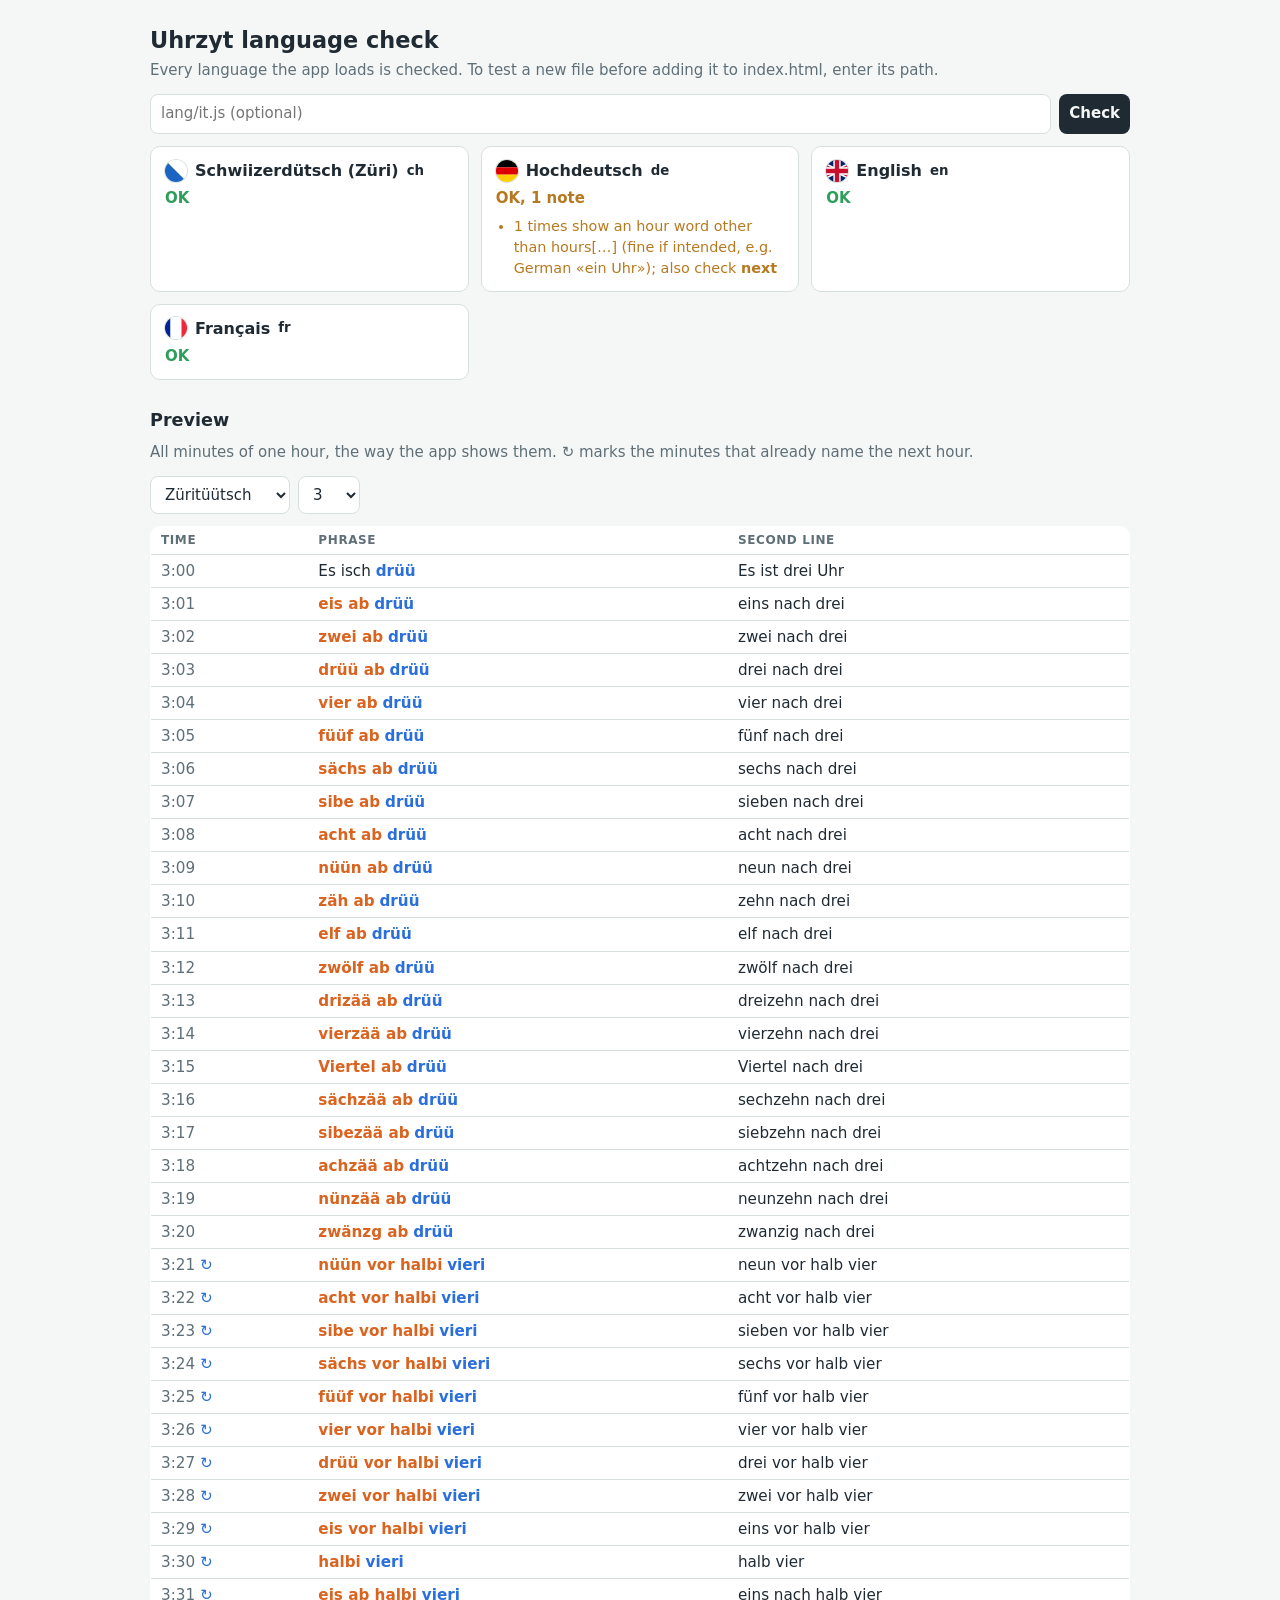
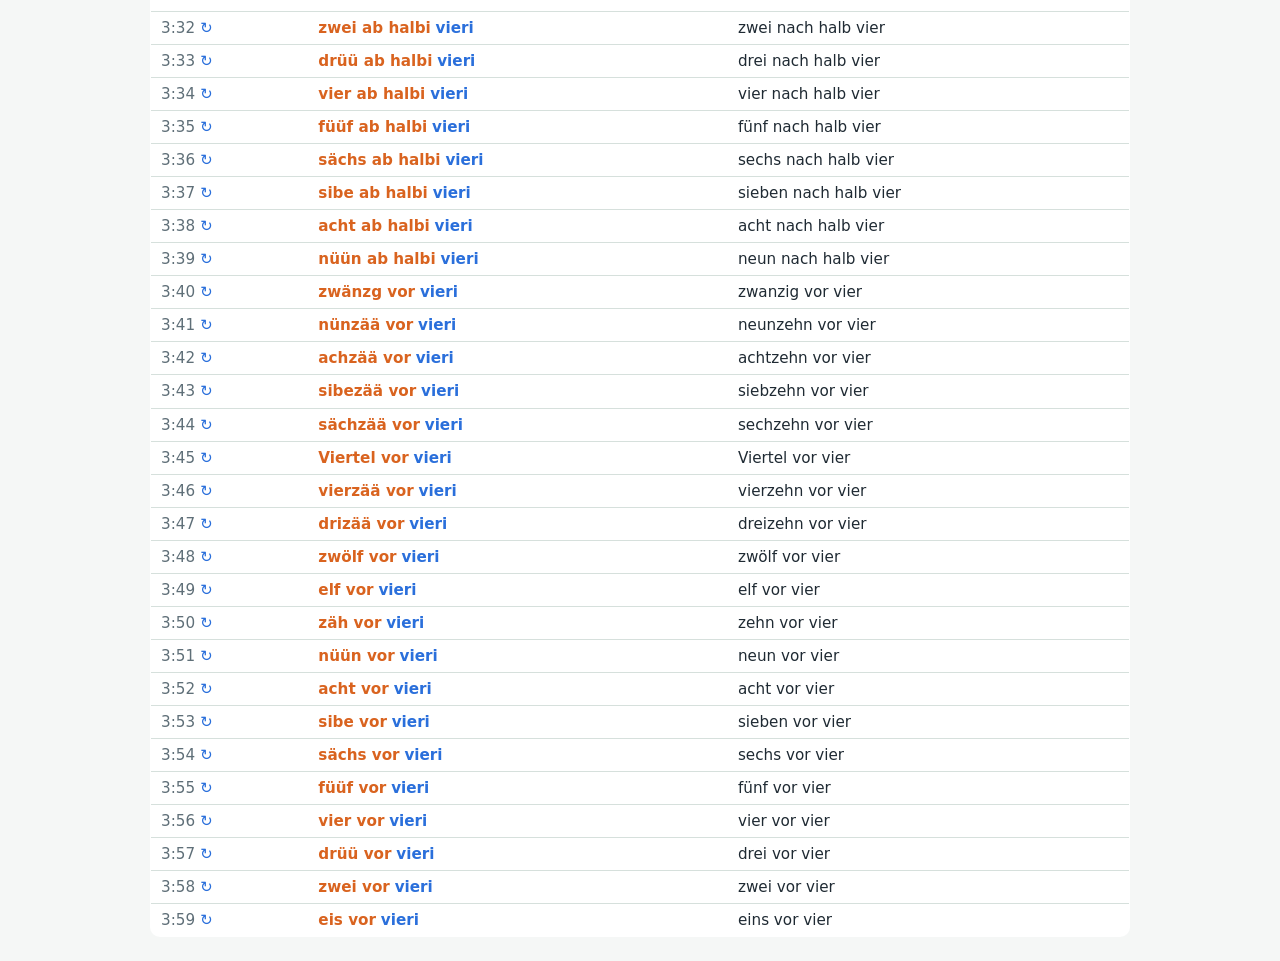
==== tools/language-check.html @ f4ee3f9a "Contributor kit for new languages - LANGUAGES.md: how to add a language or dialect, check it, send a" ====
<!doctype html>
<html lang="en">
<head>
<meta charset="utf-8">
<meta name="viewport" content="width=device-width,initial-scale=1">
<title>Uhrzyt language check</title>
<!--
  Checks every language of the app, and optionally a new language file that is not loaded by the app yet:
    tools/language-check.html?file=lang/it.js
  - required fields and their types
  - the time rules: all 720 times (12 hours × 60 minutes) must work, be distinct and mark hour and minutes
  - the texts: missing ones (they fall back to English), unknown ones, wrong types
  - a preview of all 60 minutes of one hour, to proofread
-->
<style>
:root{--bg:#f5f7f6;--paper:#fff;--ink:#1f2a33;--muted:#5f6f78;--ok:#2f9e5b;--warn:#b7791f;--bad:#d64545;--line:#d6e0dc;--hour:#2a6fdb;--minute:#d9631f;color-scheme:light}
@media (prefers-color-scheme:dark){:root{--bg:#141b20;--paper:#1d262d;--ink:#eef2f4;--muted:#9fb0b9;--ok:#4cc47e;--warn:#e6b450;--bad:#ff7070;--line:#33424c;--hour:#6aa2ff;--minute:#ff9a5c;color-scheme:dark}}
body{margin:0;background:var(--bg);color:var(--ink);font:15px/1.45 system-ui,sans-serif}
main{max-width:980px;margin:0 auto;padding:24px 16px}
h1{font-size:1.4rem;margin:0 0 4px} h2{font-size:1.1rem;margin:28px 0 8px}
p{margin:0 0 12px;color:var(--muted)}
form{display:flex;gap:8px;flex-wrap:wrap;margin:12px 0}
input,select,button{font:inherit;padding:8px 10px;border-radius:8px;border:1px solid var(--line);background:var(--paper);color:var(--ink)}
input{min-width:240px;flex:1}
button{font-weight:700;background:var(--ink);color:var(--bg);border:0;cursor:pointer}
.cards{display:grid;grid-template-columns:repeat(auto-fill,minmax(280px,1fr));gap:12px}
.card{background:var(--paper);border:1px solid var(--line);border-radius:10px;padding:12px 14px}
.card h3{margin:0 0 6px;font-size:1rem;display:flex;gap:8px;align-items:center}
.flag{width:22px;height:22px;border-radius:50%;overflow:hidden;display:inline-block;box-shadow:0 0 0 1px var(--line)} .flag svg{width:100%;height:100%;display:block}
.sum{font-weight:700} .ok{color:var(--ok)} .warn{color:var(--warn)} .bad{color:var(--bad)}
.card ul{margin:6px 0 0;padding-left:18px;font-size:.9rem}
table{width:100%;border-collapse:collapse;background:var(--paper);border:1px solid var(--line);border-radius:10px;overflow:hidden;font-size:.95rem}
th,td{text-align:left;padding:5px 10px;border-bottom:1px solid var(--line);vertical-align:top}
th{font-size:.75rem;text-transform:uppercase;letter-spacing:.05em;color:var(--muted)}
td .h{color:var(--hour);font-weight:700} td .m{color:var(--minute);font-weight:700}
td.t{font-variant-numeric:tabular-nums;color:var(--muted);white-space:nowrap}
tr.nx td.t::after{content:" ↻";color:var(--hour)}
#stage{position:absolute;left:-20000px;top:0}
</style>
</head>
<body>
<main>
  <h1>Uhrzyt language check</h1>
  <p>Every language the app loads is checked. To test a new file before adding it to index.html, enter its path.</p>
  <form id="f"><input id="file" placeholder="lang/it.js (optional)"><button>Check</button></form>
  <div class="cards" id="cards"></div>
  <h2>Preview</h2>
  <p>All minutes of one hour, the way the app shows them. ↻ marks the minutes that already name the next hour.</p>
  <form id="pf"><select id="plang"></select><select id="phour"></select></form>
  <table><thead><tr><th>Time</th><th>Phrase</th><th>Second line</th></tr></thead><tbody id="rows"></tbody></table>
</main>
<div id="stage"></div>
<script>
const $=id=>document.getElementById(id);
const strip=x=>String(x).replace(/<[^>]+>/g,"").replace(/&shy;|­/g,"");
const esc=x=>String(x).replace(/[&<>]/g,c=>({"&":"&amp;","<":"&lt;",">":"&gt;"}[c]));
let LANGS={};

/* load the app (its language files fill window.Uhrzyt.langs), plus an optional extra file */
function loadApp(extra){
  return new Promise((res,rej)=>{
    $("stage").innerHTML=""; const f=document.createElement("iframe"); f.width=400; f.height=800;
    f.onload=()=>{
      const w=f.contentWindow;
      if(!w.Uhrzyt) return rej(new Error("the app did not load"));
      if(!extra) return res(w.Uhrzyt.langs);
      const s=f.contentDocument.createElement("script"); s.src="../"+extra.replace(/^\.?\//,"");
      s.onload=()=>res(w.Uhrzyt.langs); s.onerror=()=>rej(new Error("could not load "+extra));
      f.contentDocument.head.append(s);
    };
    f.src="../index.html?langcheck="+Date.now(); $("stage").append(f);
  });
}

function check(code, L, ref){
  const err=[], warn=[], has=(k,t)=>{ const v=L[k]; const ok=t==="regexp"?Object.prototype.toString.call(v)==="[object RegExp]":t==="array"?Array.isArray(v):typeof v===t; if(!ok) err.push(`<b>${k}</b> missing or not a ${t}`); return ok; };
  ["name","flag","html","tts","read","clock"].forEach(k=>has(k,"string"));
  ["voice","voiceAny"].forEach(k=>has(k,"regexp"));
  if(has("say","function")){}
  if(typeof L.flag==="string"&&!/<svg[\s>]/.test(L.flag)) err.push("<b>flag</b> must be an &lt;svg&gt;");
  if(!(L.read in LANGS)) err.push(`<b>read</b> "${esc(L.read)}" is not a language code`);
  if(L.second!==null&&L.second!==undefined&&!(L.second in LANGS)) err.push(`<b>second</b> "${esc(L.second)}" is not a language code (or null)`);
  if(!Number.isInteger(L.next)||L.next<1||L.next>59) err.push("<b>next</b> must be a minute from 1 to 59");
  if(has("hours","array")&&(L.hours.length!==13||L.hours.some(x=>typeof x!=="string"||!x))) err.push("<b>hours</b> needs 13 names (index 0–12)");
  if(L.group&&(!L.groupFlag||!L.dialect)) err.push("a <b>group</b> also needs groupFlag and dialect");
  // the time rules
  if(typeof L.say==="function"){
    const seen=new Map(); let broken=0, noHour=0, noMin=0, hourWord=0;
    for(let h=1;h<=12;h++) for(let m=0;m<60;m++){
      let out; try{ out=L.say(h,m); }catch(e){ if(broken++<3) err.push(`say(${h},${m}) fails: ${esc(e.message)}`); continue; }
      const t=strip(out);
      if(typeof out!=="string"||!t.trim()||/undefined|NaN|null|\[object/.test(t)){ if(broken++<3) err.push(`say(${h},${m}) gives "${esc(t)}"`); continue; }
      if(!/class="h"/.test(out)) noHour++;
      if(m>0&&!/class="m"/.test(out)) noMin++;
      const H=h%12||12, N=H%12+1, hs=(out.match(/class="h">([^<]*)</)||[])[1];
      if(hs&&L.hours&&hs!==L.hours[m>=L.next?N:H]) hourWord++;
      const key=t.trim().toLowerCase(); seen.set(key,(seen.get(key)||[]).concat(`${H}:${String(m).padStart(2,"0")}`));
    }
    if(broken) err.push(`${broken} of 720 times do not work`);
    const dup=[...seen.values()].filter(v=>v.length>1);
    if(dup.length) err.push(`${dup.length} phrases are used for more than one time, e.g. ${dup.slice(0,2).map(v=>v.join(" = ")).join(", ")}`);
    if(noHour) warn.push(`${noHour} times have no hour part marked with HR(…)`);
    if(noMin) warn.push(`${noMin} times have no minute part marked with M(…)`);
    if(hourWord) warn.push(`${hourWord} times show an hour word other than hours[…] (fine if intended, e.g. German «ein Uhr»); also check <b>next</b>`);
  }
  // the texts
  if(has("texts","object")&&ref){
    const T=L.texts;
    const missing=Object.keys(ref).filter(k=>!(k in T)), unknown=Object.keys(T).filter(k=>!(k in ref));
    if(missing.length) warn.push(`${missing.length} texts missing (English is used): ${missing.map(esc).join(", ")}`);
    if(unknown.length) warn.push(`unknown texts (not used by the app): ${unknown.map(esc).join(", ")}`);
    for(const k of Object.keys(ref)) if(k in T){
      const a=typeof ref[k], b=typeof T[k];
      if(a!==b||Array.isArray(ref[k])!==Array.isArray(T[k])){ err.push(`text <b>${k}</b> should be a ${Array.isArray(ref[k])?"list":a==="function"?"function, e.g. n=>`…${n}…`":a}`); continue; }
      if(a==="function"){ try{ const r=k==="newMedal"?T[k]("🥉","5 min"):T[k](3); if(typeof r!=="string"||/undefined/.test(r)) err.push(`text <b>${k}</b>(…) gives "${esc(r)}"`);}catch(e){ err.push(`text <b>${k}</b> fails: ${esc(e.message)}`);} }
      else if(Array.isArray(ref[k])&&T[k].length!==ref[k].length) err.push(`text <b>${k}</b> needs ${ref[k].length} entries`);
      else if(a==="object"){ const miss=Object.keys(ref[k]).filter(x=>!(x in T[k])); if(miss.length) err.push(`text <b>${k}</b> is missing ${miss.join(", ")}`); }
    }
    if(T.sub!==undefined&&!L.second&&T.sub) warn.push("<b>sub</b> is set but there is no <b>second</b> language");
    if(L.second&&!T.sub) warn.push("<b>second</b> is set; <b>sub</b> could name it (e.g. \"Züritüütsch: \")");
  }
  return {err,warn};
}

function card(code,L,r){
  const c=document.createElement("div"); c.className="card";
  const state=r.err.length?["bad",`${r.err.length} error${r.err.length>1?"s":""}`]:r.warn.length?["warn",`OK, ${r.warn.length} note${r.warn.length>1?"s":""}`]:["ok","OK"];
  c.innerHTML=`<h3><span class="flag">${L.flag||""}</span>${esc(strip(L.group?`${L.group} (${L.dialect})`:L.name||code))} <small>${esc(code)}</small></h3>
    <div class="sum ${state[0]}">${state[1]}</div>
    ${r.err.length||r.warn.length?`<ul>${r.err.map(x=>`<li class="bad">${x}</li>`).join("")}${r.warn.map(x=>`<li class="warn">${x}</li>`).join("")}</ul>`:""}`;
  return c;
}

function preview(){
  const L=LANGS[$("plang").value], H=+$("phour").value; if(!L) return;
  const S=L.second&&LANGS[L.second];
  $("rows").innerHTML=Array.from({length:60},(_,m)=>{
    let p,s=""; try{ p=L.say(H,m); }catch(e){ p=`<span class="bad">${esc(e.message)}</span>`; }
    try{ if(S) s=strip(S.say(H,m)); }catch(e){}
    return `<tr class="${m>=L.next?"nx":""}"><td class="t">${H}:${String(m).padStart(2,"0")}</td><td>${p}</td><td>${esc(s)}</td></tr>`;
  }).join("");
}

async function run(){
  $("cards").innerHTML="<p>Loading…</p>";
  const extra=$("file").value.trim();
  try{ LANGS=await loadApp(extra); }catch(e){ $("cards").innerHTML=`<p class="bad">${esc(e.message)}</p>`; return; }
  const ref=(LANGS.en||{}).texts;
  $("cards").innerHTML="";
  for(const [k,L] of Object.entries(LANGS)) $("cards").append(card(k,L,check(k,L,ref)));
  const keep=$("plang").value;
  $("plang").innerHTML=Object.entries(LANGS).map(([k,L])=>`<option value="${esc(k)}">${esc(strip(L.name||k))}</option>`).join("");
  $("plang").value=keep in LANGS?keep:(extra&&Object.keys(LANGS).pop())||Object.keys(LANGS)[0];
  preview();
}
$("phour").innerHTML=Array.from({length:12},(_,i)=>`<option ${i+1===3?"selected":""}>${i+1}</option>`).join("");
$("plang").onchange=$("phour").onchange=preview;
$("f").onsubmit=e=>{ e.preventDefault(); run(); };
$("file").value=new URLSearchParams(location.search).get("file")||"";
run();
</script>
</body>
</html>
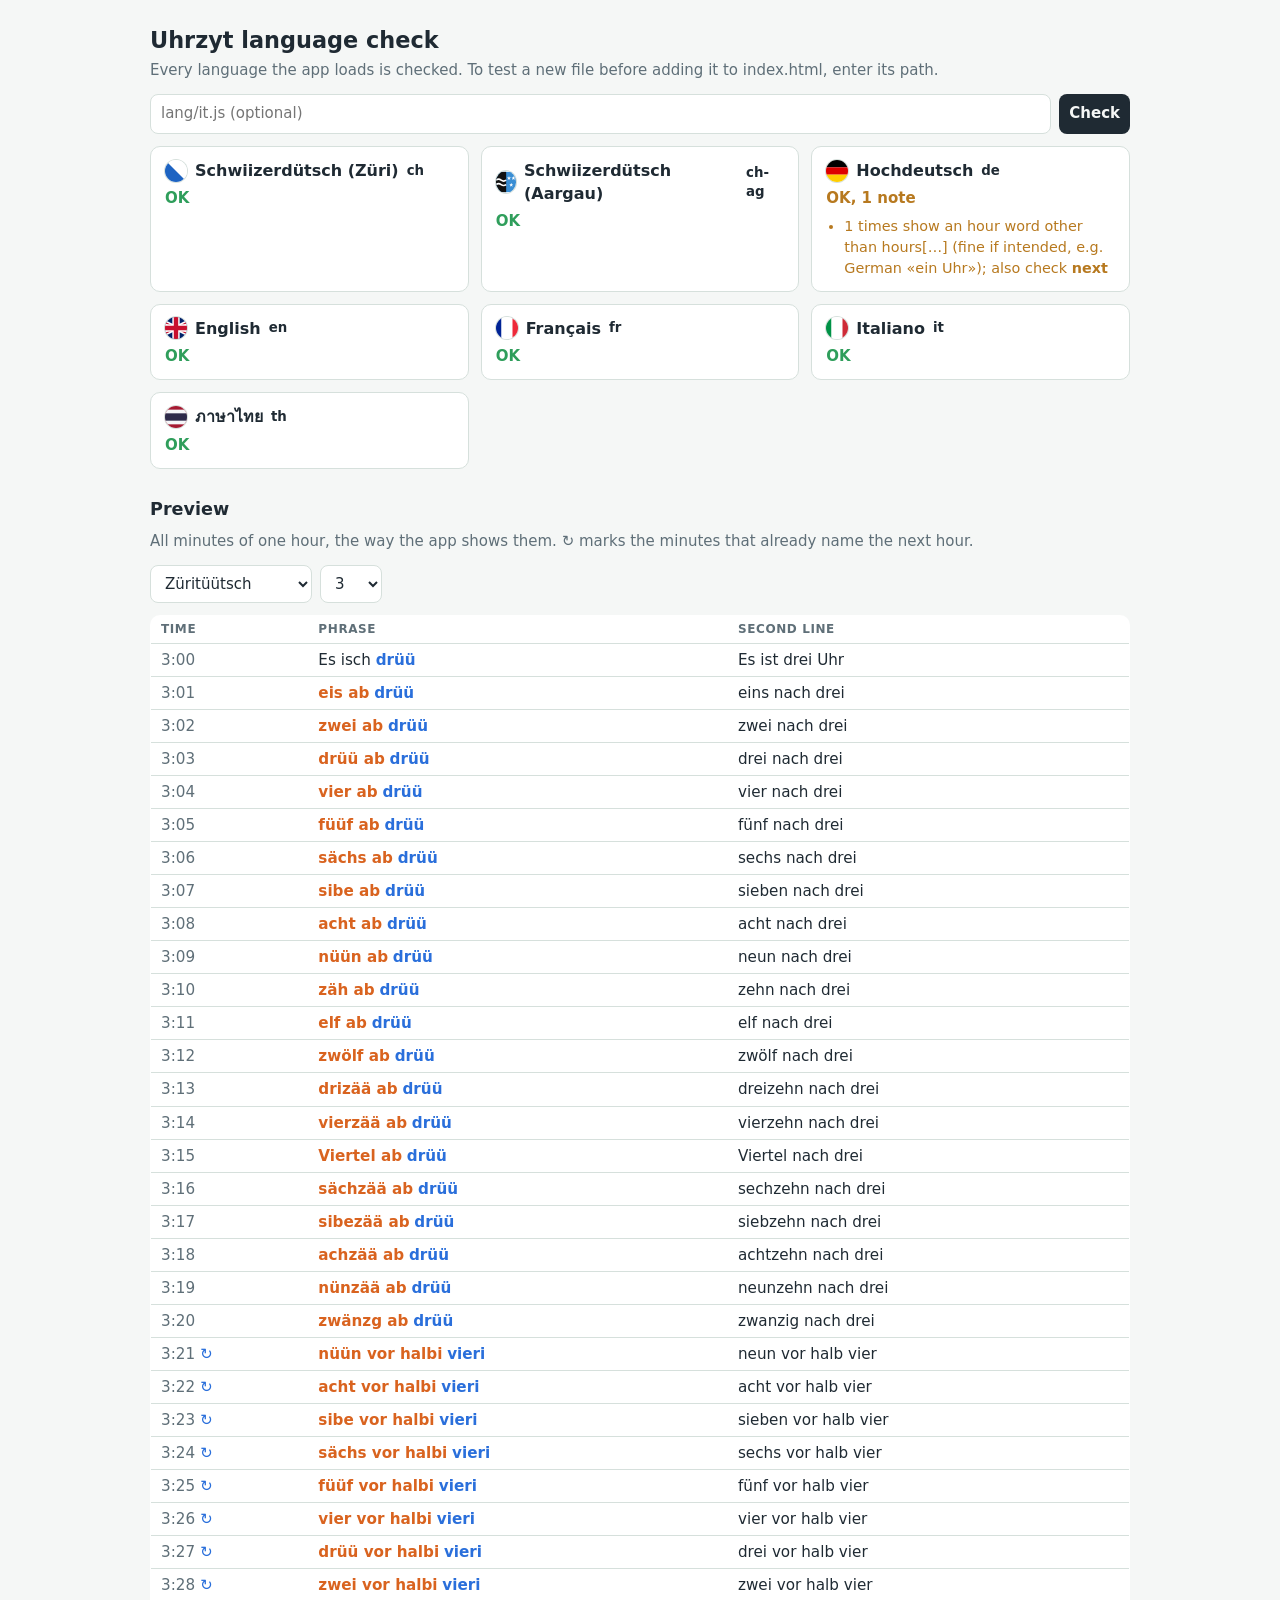
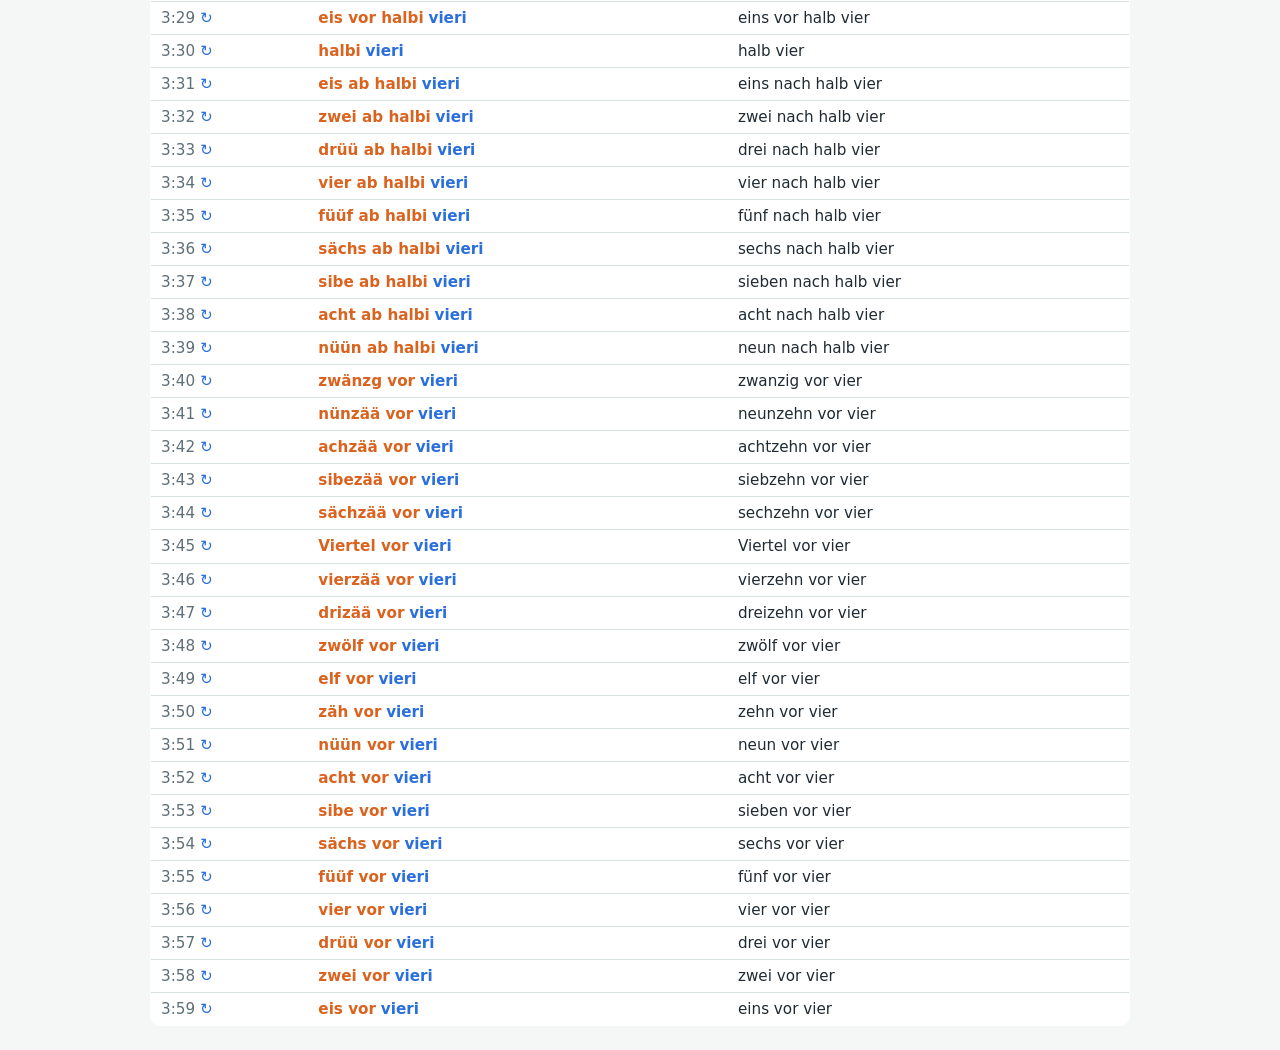
==== commit ab21415b: "Aargauer Dütsch, Italiano and Thai - Aargauerdütsch as second Swiss German dialect (Aargau arms; drü" ====
--- a/tools/language-check.html
+++ b/tools/language-check.html
@@ -80,7 +80,7 @@
   if(typeof L.flag==="string"&&!/<svg[\s>]/.test(L.flag)) err.push("<b>flag</b> must be an &lt;svg&gt;");
   if(!(L.read in LANGS)) err.push(`<b>read</b> "${esc(L.read)}" is not a language code`);
   if(L.second!==null&&L.second!==undefined&&!(L.second in LANGS)) err.push(`<b>second</b> "${esc(L.second)}" is not a language code (or null)`);
-  if(!Number.isInteger(L.next)||L.next<1||L.next>59) err.push("<b>next</b> must be a minute from 1 to 59");
+  if(!Number.isInteger(L.next)||L.next<1||L.next>60) err.push("<b>next</b> must be a minute from 1 to 59, or 60 if the next hour is never named");
   if(has("hours","array")&&(L.hours.length!==13||L.hours.some(x=>typeof x!=="string"||!x))) err.push("<b>hours</b> needs 13 names (index 0–12)");
   if(L.group&&(!L.groupFlag||!L.dialect)) err.push("a <b>group</b> also needs groupFlag and dialect");
   // the time rules
@@ -112,7 +112,7 @@
     for(const k of Object.keys(ref)) if(k in T){
       const a=typeof ref[k], b=typeof T[k];
       if(a!==b||Array.isArray(ref[k])!==Array.isArray(T[k])){ err.push(`text <b>${k}</b> should be a ${Array.isArray(ref[k])?"list":a==="function"?"function, e.g. n=>`…${n}…`":a}`); continue; }
-      if(a==="function"){ try{ const r=k==="newMedal"?T[k]("🥉","5 min"):T[k](3); if(typeof r!=="string"||/undefined/.test(r)) err.push(`text <b>${k}</b>(…) gives "${esc(r)}"`);}catch(e){ err.push(`text <b>${k}</b> fails: ${esc(e.message)}`);} }
+      if(a==="function"){ try{ const r=k==="newMedal"?T[k]("🥉","5 min"):["notYet","almost"].includes(k)?T[k]((L.hours||[])[4]||"four"):T[k](3); if(typeof r!=="string"||/undefined/.test(r)) err.push(`text <b>${k}</b>(…) gives "${esc(r)}"`);}catch(e){ err.push(`text <b>${k}</b> fails: ${esc(e.message)}`);} }
       else if(Array.isArray(ref[k])&&T[k].length!==ref[k].length) err.push(`text <b>${k}</b> needs ${ref[k].length} entries`);
       else if(a==="object"){ const miss=Object.keys(ref[k]).filter(x=>!(x in T[k])); if(miss.length) err.push(`text <b>${k}</b> is missing ${miss.join(", ")}`); }
     }
